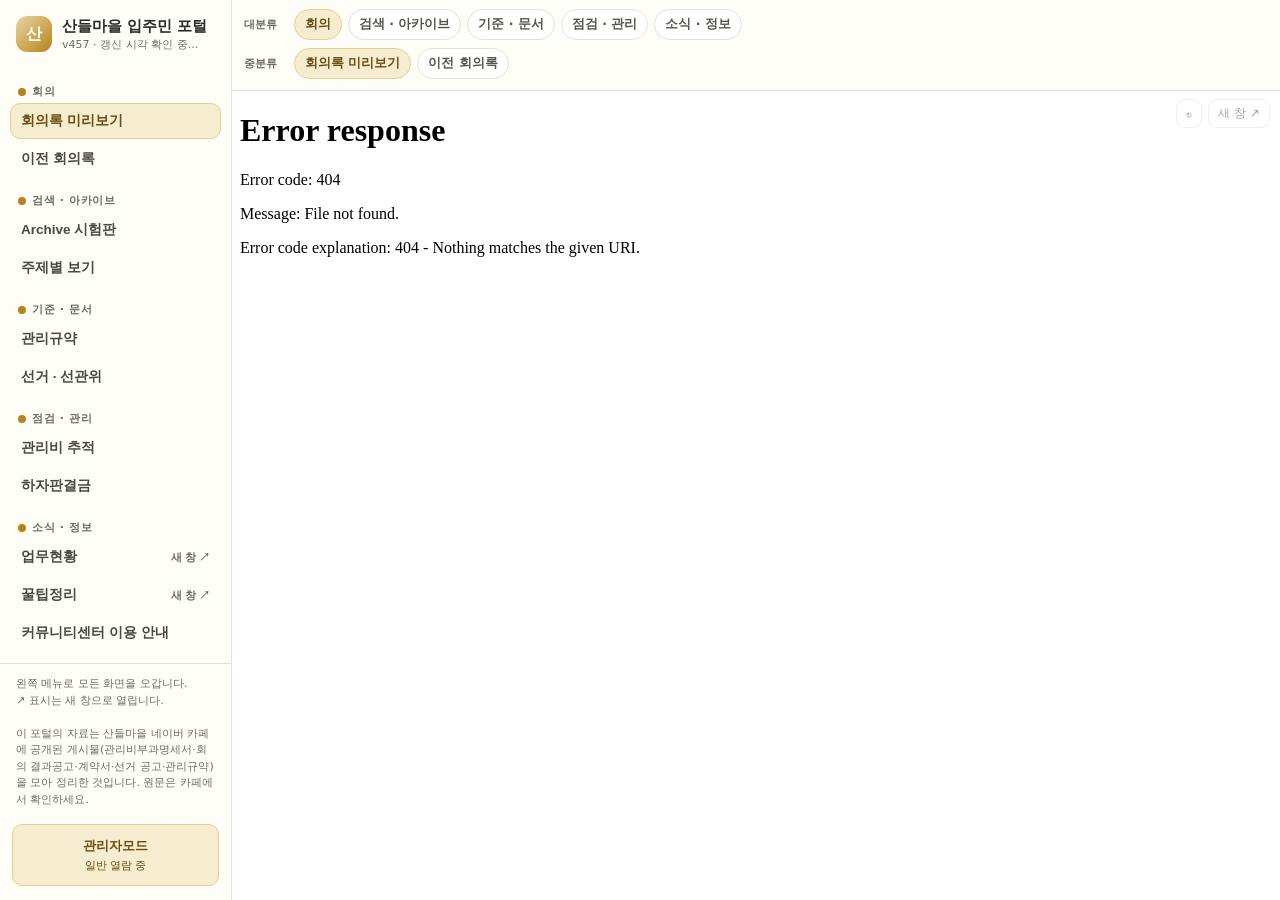
==== index.html @ fbc5168e "portal: refresh regular meeting label" ====
<!doctype html>
<html lang="ko">
<head>
<meta charset="utf-8">
<meta name="viewport" content="width=device-width, initial-scale=1">
<title>산들마을 입주민 포털</title>
<meta name="description" content="산들마을 아파트 입주민 포털 — 회의록·하자판결금·관리비·업무현황·꿀팁정리·커뮤니티센터를 왼쪽 메뉴 하나로">
<script>
// GA4 — 회의록 앱과 같은 속성(G-MH479X0GSE)이라 포털·회의록 이용을 한 화면에서 본다.
// 메뉴를 오갈 때마다 show() 가 화면별 page_view 를 보내므로 자동 전송은 끈다.
window.GA_MEASUREMENT_ID = "G-MH479X0GSE";
(function () {
  var id = window.GA_MEASUREMENT_ID; if (!id) return;
  var s = document.createElement("script"); s.async = true; s.src = "https://www.googletagmanager.com/gtag/js?id=" + encodeURIComponent(id);
  document.head.appendChild(s);
  window.dataLayer = window.dataLayer || [];
  window.gtag = function () { dataLayer.push(arguments); };
  gtag("js", new Date());
  var admin = false; try { admin = !!localStorage.getItem("sandle_admin_key"); } catch (e) {}
  gtag("set", "user_properties", { app_role: admin ? "admin" : "viewer" }); // 관리자 기기 조회는 분리해 볼 수 있게
  gtag("config", id, { send_page_view: false });
})();
</script>
<style>
:root{--ink:#2b2a26;--muted:#6f6b62;--line:#e6e1d6;--bg:#f4f1ea;--paper:#fffdf8;--gold:#b5841a;--gold-ink:#6a4d0f;--gold-soft:#f6eccf;--gold-line:#e7cf8e;--rail:232px;--top:52px;--bottom:56px}
*{box-sizing:border-box}
html,body{height:100%;margin:0}
body{font-family:"Pretendard","Apple SD Gothic Neo","Malgun Gothic",system-ui,sans-serif;background:var(--bg);color:var(--ink);display:flex;overflow:hidden}

/* ── 왼쪽 메뉴(레일) ── */
aside.rail{width:var(--rail);flex:0 0 auto;height:100%;background:var(--paper);border-right:1px solid var(--line);display:flex;flex-direction:column;overflow-y:auto;scrollbar-width:thin}
.brand{display:flex;align-items:center;gap:10px;padding:16px 16px 12px}
.logo{width:36px;height:36px;border-radius:11px;background:linear-gradient(135deg,#e8d6a2,#b5841a);display:grid;place-items:center;color:#fff;font-weight:900;font-size:16px;flex:0 0 auto}
.brand b{font-size:15px;font-weight:900;line-height:1.2;display:block}
.brand small{display:block;color:var(--muted);font-size:11px;margin-top:2px}
nav.menu{padding:4px 10px 12px;flex:1 1 auto}
.grp{margin-top:10px}
.grp-title{font-size:11px;font-weight:800;color:var(--muted);letter-spacing:.06em;padding:6px 8px 4px;display:flex;align-items:center;gap:6px}
.grp-title .dot{width:8px;height:8px;border-radius:50%;background:var(--gold)}
.grp-title.toggle{width:100%;background:none;border:0;cursor:pointer;font:inherit;font-size:11px;font-weight:800;color:var(--muted);letter-spacing:.06em;text-align:left;border-radius:8px}
.grp-title.toggle:hover{background:#f2eee5}
.grp-title .arrow{margin-left:auto;transition:transform .15s}
.grp.open .grp-title .arrow{transform:rotate(90deg)}
.grp .items{display:grid;gap:2px}
.grp.collapsible .items{display:none}
.grp.collapsible.open .items{display:grid}
.item{display:flex;align-items:center;gap:8px;width:100%;border:1px solid transparent;background:transparent;border-radius:10px;padding:8px 10px;font-size:13.5px;font-weight:600;color:#4a4841;cursor:pointer;text-align:left;text-decoration:none;white-space:nowrap}
.item:hover{background:#f2eee5}
.item.active{background:var(--gold-soft);color:var(--gold-ink);border-color:var(--gold-line);font-weight:800}
.item .ext{margin-left:auto;font-size:11px;color:var(--muted);font-weight:600}
.item .num{font-weight:800;opacity:.85}
.items-divider{border-top:1px dashed var(--line);margin:5px 8px 3px}
.nav-subtitle{padding:7px 10px 2px;font-size:12px;font-weight:800;color:var(--muted)}
.item.child{padding-left:18px}
.item.child::before{content:"›";color:var(--muted);font-weight:900}
.item.locked{color:#8b867a;font-size:12.5px}
.item.locked .num{font-size:11px}
.item.placeholder{color:#9a968d;cursor:default;font-size:12.5px}
.item.placeholder:hover{background:transparent}
.rail-foot{padding:12px 16px 16px;font-size:11px;color:var(--muted);border-top:1px solid var(--line);line-height:1.5}
.rail-foot a{color:var(--muted)}

/* ── 본문 ── */
.stage{flex:1 1 auto;min-width:0;height:100%;display:flex;flex-direction:column}
.topbar{height:var(--top);display:none;align-items:center;gap:8px;padding:0 10px;background:var(--paper);border-bottom:1px solid var(--line);flex:0 0 auto}
.topbar .title{font-weight:900;font-size:15px;flex:1 1 auto;min-width:0;overflow:hidden;text-overflow:ellipsis;white-space:nowrap}
.context-nav{flex:0 0 auto;background:var(--paper);border-bottom:1px solid var(--line);padding:9px 12px 10px;display:grid;gap:7px}
.context-row{display:flex;align-items:center;gap:6px;overflow-x:auto;scrollbar-width:thin;padding-bottom:1px}
.context-row[hidden]{display:none}
.context-label{flex:0 0 auto;width:44px;font-size:11px;font-weight:800;color:var(--muted)}
.context-options{display:flex;gap:6px;min-width:max-content}
.context-btn{border:1px solid var(--line);background:#fff;border-radius:999px;padding:6px 10px;font:inherit;font-size:12.5px;font-weight:700;color:#57544d;white-space:nowrap;cursor:pointer}
.context-btn:hover{background:#f7f4ec}
.context-btn.active{background:var(--gold-soft);border-color:var(--gold-line);color:var(--gold-ink);font-weight:900}
.context-btn:disabled{color:#9a968d;background:#f7f6f2;cursor:default}
.icon-btn{border:1px solid var(--line);background:#fff;border-radius:9px;width:34px;height:34px;display:grid;place-items:center;font-size:15px;color:#5c5b56;cursor:pointer;text-decoration:none;flex:0 0 auto}
.icon-btn:hover{background:#f7f4ec}
.tools{position:absolute;right:10px;top:8px;display:flex;gap:6px;z-index:3;opacity:.55;transition:opacity .15s}
.tools:hover{opacity:1}
.tools a,.tools button{border:1px solid var(--line);background:#fff;border-radius:9px;padding:5px 9px;font-size:12px;color:#5c5b56;text-decoration:none;cursor:pointer;white-space:nowrap}
.tools a:hover,.tools button:hover{background:#f7f4ec}
main{flex:1 1 auto;position:relative;min-height:0}
.pane{position:absolute;inset:0;display:none;background:#fff}
.pane.active{display:block}
.pane iframe{width:100%;height:100%;border:0;display:block;background:#fff}
.loading{position:absolute;top:0;left:0;right:0;height:3px;background:linear-gradient(90deg,transparent,var(--gold),transparent);background-size:200px 100%;animation:bar 1.1s linear infinite;display:none}
.pane.loading-on .loading{display:block}
@keyframes bar{from{background-position:-200px 0}to{background-position:400px 0}}
/* 새 창으로 여는 서비스(노션) 안내 */
.ext-pane{position:absolute;inset:0;display:grid;place-items:center;padding:24px;background:var(--bg)}
.ext-card{max-width:420px;background:var(--paper);border:1px solid var(--line);border-radius:18px;padding:26px 28px;text-align:center}
.ext-card h2{margin:0 0 6px;font-size:18px}
.ext-card p{margin:0 0 14px;color:var(--muted);font-size:13.5px;line-height:1.6}
.ext-card a.go{display:inline-block;padding:10px 18px;border-radius:12px;background:var(--gold);color:#fff;text-decoration:none;font-weight:800}
.ext-card small{display:block;margin-top:12px;color:var(--muted);font-size:12px}

/* ── 모바일: 위 ≡ 서랍 + 아래 바로가기 바 ── */
.scrim{position:fixed;inset:0;background:rgba(0,0,0,.35);display:none;z-index:20}
.bottom{display:none;height:var(--bottom);background:var(--paper);border-top:1px solid var(--line);flex:0 0 auto}
.bottom button{flex:1;border:0;background:none;font:inherit;font-size:11px;font-weight:700;color:var(--muted);display:flex;flex-direction:column;align-items:center;justify-content:center;gap:2px;cursor:pointer}
.bottom button .ic{font-size:17px;line-height:1}
.bottom button.active{color:var(--gold-ink)}
@media (max-width:860px){
  aside.rail{position:fixed;left:0;top:0;bottom:0;z-index:21;transform:translateX(-100%);transition:transform .18s;box-shadow:0 0 0 rgba(0,0,0,0)}
  body.drawer aside.rail{transform:none;box-shadow:8px 0 30px rgba(0,0,0,.15)}
  body.drawer .scrim{display:block}
  .topbar{display:flex}
  .tools{display:none}
  .bottom{display:flex}
  .context-nav{padding:7px 8px 8px;gap:5px}
  .context-label{width:38px;font-size:10.5px}
  .context-btn{padding:6px 9px;font-size:12px}
}
@media (prefers-reduced-motion:reduce){aside.rail,.grp-title .arrow{transition:none}.loading{animation:none}}
.permission-badge{font-size:.85em;white-space:nowrap;margin-left:4px}
.access-legend{padding:4px 14px 10px;font-size:11px;color:var(--muted);line-height:1.6}
.access-legend[hidden]{display:none}
</style>
<link rel="stylesheet" href="./portal/access.css?v=1">
</head>
<body>
<aside class="rail" id="rail">
  <!-- 갱신 시각은 **손으로 적지 않는다** (2026-09-02 사용자 지적).
       내가 시각을 지어내 적는 바람에 15:40인데 16:44로 미래 시각이 적혀 있었다.
       이제 이 페이지가 배포된 파일의 Last-Modified 를 읽어 채운다 — 지어낼 수가 없다.
       v 번호만 손으로 올린다(커밋 순번이라 시각과 무관). -->
  <div class="brand"><div class="logo">산</div><div><b>산들마을 입주민 포털</b><small><span id="verNo">v457</span> · <span id="verTime">갱신 시각 확인 중…</span></small></div></div>
  <nav class="menu" id="menu"></nav>
  <div class="rail-foot">왼쪽 메뉴로 모든 화면을 오갑니다.<br>↗ 표시는 새 창으로 열립니다.<br><br>이 포털의 자료는 산들마을 네이버 카페에 공개된 게시물(관리비부과명세서·회의 결과공고·계약서·선거 공고·관리규약)을 모아 정리한 것입니다. 원문은 카페에서 확인하세요.</div>
  <button type="button" class="admin-entry" id="adminModeBtn">관리자모드<small id="accessRole">일반 열람 중</small></button>
  <div class="access-legend" id="accessLegend" hidden></div>
</aside>
<div class="scrim" id="scrim"></div>
<div class="stage">
  <div class="topbar">
    <button class="icon-btn" id="menuBtn" title="메뉴">☰</button>
    <div class="title" id="topTitle">산들마을 입주민 포털</div>
    <a class="icon-btn" id="openBtnM" href="#" target="_blank" rel="noopener" title="새 창으로">↗</a>
  </div>
  <nav class="context-nav" id="contextNav" aria-label="현재 위치와 빠른 이동">
    <div class="context-row"><span class="context-label">대분류</span><div class="context-options" id="contextGroups"></div></div>
    <div class="context-row"><span class="context-label">중분류</span><div class="context-options" id="contextMids"></div></div>
    <div class="context-row" id="contextSubRow" hidden><span class="context-label">소분류</span><div class="context-options" id="contextSubs"></div></div>
  </nav>
  <main id="main">
    <div class="tools">
      <button id="reloadBtn" title="현재 화면 새로고침">↻</button>
      <a id="openBtn" href="#" target="_blank" rel="noopener" title="현재 화면을 새 창으로">새 창 ↗</a>
    </div>
  </main>
  <div class="bottom" id="bottom"></div>
</div>
<dialog class="access-dialog" id="accessDialog" aria-labelledby="accessTitle">
  <form id="accessForm">
    <h2 id="accessTitle">관리자모드</h2>
    <p>비밀번호에 따라 열람 또는 수정 권한이 적용됩니다. 권한을 바꾸면 열려 있던 화면이 다시 열리므로 작성 중인 내용은 먼저 저장해 주세요.</p>
    <label>비밀번호<input id="accessPassword" type="password" autocomplete="current-password" required></label>
    <label><input id="accessTrust" type="checkbox"> 이 기기에서 30일간 기억하기</label>
    <p id="accessMessage" role="status" aria-live="polite"></p>
    <div class="access-actions"><button type="button" id="accessLogout" hidden>권한 종료</button><button type="button" id="accessCancel">닫기</button><button type="submit" id="accessSubmit">확인</button></div>
  </form>
</dialog>
<script src="./portal/access.js?v=3"></script>
<script>
// ── 버전 표기 규칙 (사용자 지시) ──────────────────────────────────────
// 고칠 때마다 **v를 1 올리고, 옆의 시각을 `YYYY.MM.DD HH:MM:SS`로 함께 갱신한다.**
// 날짜만 적으면 하루에 여러 번 고쳤을 때 **지금 보고 있는 것이 방금 고친 것인지 알 수 없다.**
// 사용자가 두 번 요청했다(2026-09-02: "수정하면 버전 올리는 것뿐 아니라 연월일 시분초 표기해달라니까").
// 시각은 짐작하지 말고 실제로 확인해서 적을 것.
//
// 회의록(minutes)·관리비(fees) 등 하위 앱을 배포할 때도 여기 버전·시각과 아래 iframe 캐시 키(&v=)를
// 함께 올린다 — 방문자에게 보이는 버전은 이 포털 것 하나다.
// ── 산들마을 입주민 포털 — 왼쪽 메뉴 하나로 하위 서비스를 오가는 껍데기 ──
// 같은 호스트(sandleapt.github.io)의 앱은 iframe 한 벌로 띄우고, 회의록 앱은 끼움 모드(?embed=1)로 띄워
// 화면 전환을 postMessage 로 주고받는다(앱 한 벌만 떠서 빠르고, 관리자 키·입력 상태도 하나).
// 노션처럼 끼워 넣기를 막는 사이트는 새 창으로 열고, 포털 안에는 안내 카드만 보여 준다.
// 메뉴를 더하려면 GROUPS 에 한 줄 추가. 주소 #항목id 로 기억·공유.
// 같은 호스트 기준 주소(배포: https://sandleapt.github.io, 로컬 점검: http://localhost:…)
var BASE = (location.protocol === "http:" || location.protocol === "https:") ? location.origin : "https://sandleapt.github.io";
var MIN = BASE + "/minutes/";
var MINQ = "?embed=1&v=457"; // 회의록 iframe 캐시 키 — 포털 버전과 함께 갱신
var FEES = BASE + "/fees/?v=106";
// 2026-09-03 재편(v341): 기존 화면·해시는 그대로 두고 탐색 목적에 따라 왼쪽 메뉴만 다시 묶는다.
var GROUPS = [
  { id: "minutes", title: "회의", cls: "", service: "minutes", items: [
    { id: "previewView", label: "회의록 미리보기", view: "previewView" },
    { id: "archiveView", label: "이전 회의록",     view: "archiveView" },
    { id: "agendaView", label: "안건 · 발언", view: "agendaView", adminOnly: true, subgroup: "회의 관리", child: true },
    { id: "proposalView", label: "회의자료 작성", service: "proposal", url: BASE + "/agenda-proposal/?v=22", adminOnly: true, child: true },
    { id: "setupView",  label: "회의 설정",   view: "setupView",  adminOnly: true, child: true },
    { id: "repsView",   label: "동대표 명단", view: "repsView",   adminOnly: true, child: true }
  ]},
  { id: "archive", title: "검색 · 아카이브", cls: "", items: [
    // Archive 시험판(2026-09-02, 사용자 요청 "왔다갔다 하게"). 같은 호스트라 iframe으로 띄운다.
    // 회의록과는 **다른 앱**이므로 service를 따로 준다 — minutes로 두면 postMessage로 화면 전환을
    // 시도해 엉뚱한 곳을 건드린다. 아직 시험판이라 이름에 그대로 적는다.
    { id: "archiveV1", label: "Archive 시험판", service: "archive", url: BASE + "/archive-v1/?v=412" },
    { id: "topicView", label: "주제별 보기", service: "minutes", view: "topicView" },
    /* 「통합검색 (준비 중)」 자리표시 항목은 뺐다 (2026-09-04). 2026-09-03에 실제로 만들어져
       바로 위 Archive 안에서 돌고 있는데, 메뉴만 준비 중이라고 해서 없는 기능처럼 읽혔다.
       따로 항목을 두지 않는 이유: 눌렀을 때 갈 곳이 Archive로 같아 메뉴에 같은 목적지가
       둘 생긴다. 검색은 Archive를 열면 맨 위에 있다. */
  ]},
  { id: "rules", title: "기준 · 문서", cls: "", service: "minutes", items: [
    // noticeView 본문과 그 안의 기존 탭은 재사용한다. #noticeView는 예전 링크 호환을 위해 관리규약에 남긴다.
    { id: "noticeView",          label: "관리규약",       view: "noticeView", noticeSub: "rules" },
    { id: "noticeContracts",     label: "계약 · 기준문서", view: "noticeView", noticeSub: "contracts", memberOnly: true },
    { id: "noticeElections",     label: "선거 · 선관위",   view: "noticeView", noticeSub: "elections" },
    { id: "noticeAnnouncements", label: "공고 · 안내",     view: "noticeView", noticeSub: "notices", adminOnly: true },
    { id: "noticeChecks", label: "절차 점검", view: "noticeView", noticeSub: "checks", adminOnly: true },
    { id: "privateView", label: "비공개 자료", view: "privateView", adminOnly: true }
  ]},
  { id: "management", title: "점검 · 관리", cls: "", items: [
    { id: "fees",     label: "관리비 추적", service: "fees", url: FEES },
    { id: "hajaView", label: "하자판결금",  service: "minutes", view: "hajaView" }
  ]},
  { id: "info", title: "소식 · 정보", cls: "", items: [
    { id: "work", label: "업무현황", external: true, url: "https://valuable-silicon-f1f.notion.site/3b15f4b3bcdd81f9a550e8d3cf46e48d", note: "진행 중인 일반업무·커뮤니티센터 업무를 카드로 정리한 노션 페이지입니다." },
    { id: "docs", label: "꿀팁정리", external: true, url: "https://valuable-silicon-f1f.notion.site/3b25f4b3bcdd811c8b36d98110d9ef79", note: "산들마을 생활에 도움이 되는 꿀팁을 모아 둔 노션 페이지입니다." },
    { id: "community", label: "커뮤니티센터 이용 안내", service: "community", url: BASE + "/CommunityNotice/" }
  ]}
];
/*
 * 새 버전이 나왔는지 스스로 확인한다 (2026-09-02).
 *
 * 왜: GitHub Pages가 이 페이지를 `Cache-Control: max-age=600`으로 내려준다. 그래서 배포한 뒤에도
 * 방문자는 한동안 **옛 페이지를 계속 본다.** 실제로 사용자가 "시분초 적어달라니까!"라고 했는데
 * 이미 배포돼 있었고 브라우저가 옛 것을 들고 있던 것이었다(2026-09-02). 고쳤는데 안 고쳐진 것처럼 보인다.
 *
 * 헤더는 우리가 못 바꾸므로, 페이지가 **자기 주소를 캐시 무시로 한 번 더 읽어** 버전 글자를 비교한다.
 * 다르면 조용히 띠를 띄운다 — 자동으로 새로고침하지 않는다. 보던 화면이 갑자기 날아가면 더 나쁘다.
 */
(function () {
  var 번호칸 = document.getElementById("verNo"), 시각칸 = document.getElementById("verTime");
  var 지금번호 = 번호칸 ? 번호칸.textContent.trim() : "";
  if (!지금번호) return;
  setTimeout(function () {
    fetch(location.pathname + "?_=" + Date.now(), { cache: "no-store" })
      .then(function (r) {
        /* 갱신 시각은 **파일이 실제로 배포된 시각**(Last-Modified)에서 가져온다.
           사람이 적으면 틀린다 — 실제로 미래 시각이 적힌 적이 있다(2026-09-02). */
        var lm = r.headers.get("Last-Modified");
        if (lm && 시각칸) {
          var d = new Date(lm);
          if (!isNaN(d)) {
            /* sv-SE 로케일은 "2026-09-02 15:42:48" 꼴로 준다. 한국어 로케일은
               "2026. 9. 2. 15시 42분"처럼 나와 손질하다 보면 날짜와 시간이 붙어버린다. */
            시각칸.textContent = d.toLocaleString("sv-SE", { timeZone: "Asia/Seoul" })
              .replace(/-/g, ".") + " 갱신";
          }
        }
        return r.ok ? r.text() : "";
      })
      .then(function (html) {
        // 새 판이 나왔는지는 **번호**로 본다(시각은 캐시 상태에 따라 달라질 수 있다).
        var m = html.match(/id="verNo">\s*(v\d+)\s*</);
        if (!m || m[1] === 지금번호) return;
        var bar = document.createElement("div");
        bar.style.cssText = "position:fixed;left:0;right:0;bottom:0;z-index:60;background:#b5841a;color:#fff;padding:9px 14px;font-size:13px;display:flex;gap:10px;align-items:center;justify-content:center";
        bar.innerHTML = '새로 고친 판이 있어요 <b style="font-weight:800">' + m[1].replace(/</g, "&lt;") + '</b>' +
          '<button style="border:0;border-radius:8px;padding:5px 12px;font:inherit;font-weight:800;cursor:pointer">새로고침</button>';
        bar.querySelector("button").onclick = function () { location.reload(true); };
        document.body.appendChild(bar);
      })
      .catch(function () {});
  }, 3000);   // 첫 화면이 뜨고 난 뒤에 확인한다
})();

var portalRole="";
function canSeeItem(it) { return PortalAccess.allowed(it,portalRole); }
function setPortalRole(role) {
  portalRole=role;
  document.getElementById("accessRole").textContent=role==="edit"?"수정 권한 사용 중":role==="view"?"열람 권한 사용 중":"일반 열람 중";
  document.getElementById("accessLogout").hidden=!role;
  var legend=document.getElementById("accessLegend");legend.hidden=!role;
  legend.textContent=role==="edit"?"🔒 열람·수정 권한 전용 · 🔑 수정 권한 전용":"🔒 열람 권한이 있는 분께만 보이는 메뉴";
  // 권한이 바뀌면 이전 권한으로 열린 iframe도 폐기한다.
  Object.keys(frames).forEach(function(key){var pane=document.getElementById("pane-svc-"+key);if(pane)pane.remove();});
  frames={};ready={};pendingView=null;
  renderMenu();renderBottom();
  if(current)show(canSeeItem(current)?current.id:"previewView",true);
}
var portalAccess=PortalAccess.create({storage:localStorage,fetch:window.fetch.bind(window),
  url:"https://script.google.com/macros/s/AKfycbyhpE-DB5WAAEx7uqTCPwU-e0sPKuupkYN3YoQWALiFWe0IHFNh1y91e1VNtDmMxxoxLA/exec",
  token:"ITDXaUBDTmrz6DbQ3tv9R",change:setPortalRole});
var accessBusy=false;
function verifyPortalEditAccess(){if(!accessBusy)return portalAccess.restore(false);}
function svcOf(it) { return it.service || it.group.service || it.id; }
// 같은 호스트 서비스(iframe 한 벌씩). minutes 는 끼움 모드.
var SERVICES = {
  minutes:   { url: MIN + MINQ, embed: true },
  fees:      { url: FEES },
  community: { url: BASE + "/CommunityNotice/" },
  proposal:  { url: BASE + "/agenda-proposal/?v=22" },
  // iframe src 는 **이곳**에서 읽는다(항목의 url 은 '새 창으로 열기' 단추용).
  // 여기 등록을 빠뜨리면 메뉴를 눌러도 아무 일이 일어나지 않는다 — 2026-09-02에 실제로 그랬다.
  archive:   { url: BASE + "/archive-v1/?v=412" }
};
// 모바일 하단 바(v343): PC·상단과 같은 5개 대분류. 누르면 해당 분류의 첫 화면으로 바로 간다.
var BOTTOM = [
  { group: "minutes",    label: "회의",          ic: "◆", cls: "" },
  { group: "archive",    label: "검색·아카이브", ic: "⌕", cls: "" },
  { group: "rules",      label: "기준·문서",     ic: "▤", cls: "" },
  { group: "management", label: "점검·관리",     ic: "✓", cls: "" },
  { group: "info",       label: "소식·정보",     ic: "◇", cls: "" }
];

var ITEMS = {}; GROUPS.forEach(function (g) { g.items.forEach(function (it) { if (!it.placeholder) { it.group = g; ITEMS[it.id] = it; } }); });
var menu = document.getElementById("menu"), main = document.getElementById("main"), bottom = document.getElementById("bottom");
var openBtn = document.getElementById("openBtn"), openBtnM = document.getElementById("openBtnM"), topTitle = document.getElementById("topTitle");
var contextGroups = document.getElementById("contextGroups"), contextMids = document.getElementById("contextMids");
var contextSubRow = document.getElementById("contextSubRow"), contextSubs = document.getElementById("contextSubs");
var current = null, frames = {}, ready = {};

function firstItem(g) { return g.items.find(function (it) { return !it.placeholder && canSeeItem(it); }); }
function goItem(it) {
  if (!it || it.placeholder) return;
  show(it.id, true);
  closeDrawer();
}
function midEntries(g) {
  var out = [], seenSubgroups = {};
  g.items.forEach(function (it) {
    if (!canSeeItem(it)) return;
    if (it.child) {
      var subgroup = it.subgroup || "회의 관리";
      if (!seenSubgroups[subgroup]) {
        seenSubgroups[subgroup] = true;
        out.push({ label: subgroup, subgroup: subgroup, target: it });
      }
    } else out.push({ label: it.label, target: it });
  });
  return out;
}
function permissionBadge(it) {
  if(!it || (!it.adminOnly && !it.memberOnly))return "";
  var label=it.adminOnly?"수정 권한 전용 메뉴":"열람·수정 권한이 있는 분께만 보이는 메뉴";
  return '<span class="permission-badge" role="img" aria-label="'+label+'" title="'+label+'">'+(it.adminOnly?'🔑':'🔒')+'</span>';
}
function buttonFor(label, active, cls, onclick, disabled, item) {
  var b = document.createElement("button");
  b.type = "button"; b.className = "context-btn " + (cls || "") + (active ? " active" : "");
  b.textContent = label; if(item)b.insertAdjacentHTML("beforeend",permissionBadge(item)); b.disabled = !!disabled;
  if (active) b.setAttribute("aria-current", "page");
  if (!disabled) b.onclick = onclick;
  return b;
}
function renderContext(it) {
  contextGroups.innerHTML = "";
  GROUPS.forEach(function (g) {
    if(!firstItem(g))return;
    contextGroups.appendChild(buttonFor(g.title, g.id === it.group.id, "", function () { goItem(firstItem(g)); }));
  });

  contextMids.innerHTML = "";
  var activeSubgroup = it.child ? (it.subgroup || "회의 관리") : "";
  midEntries(it.group).forEach(function (entry) {
    var active = entry.subgroup ? entry.subgroup === activeSubgroup : entry.target.id === it.id;
    contextMids.appendChild(buttonFor(entry.label, active, "", function () { goItem(entry.target); }, entry.target.placeholder, entry.target));
  });

  contextSubs.innerHTML = "";
  var subItems = activeSubgroup ? it.group.items.filter(function (candidate) { return candidate.child && canSeeItem(candidate); }) : [];
  contextSubRow.hidden = !subItems.length;
  subItems.forEach(function (sub) {
    contextSubs.appendChild(buttonFor(sub.label, sub.id === it.id, "", function () { goItem(sub); }, false, sub));
  });
}

// 메뉴 그리기 — 수정용 권한 전에는 adminOnly 항목 자체를 만들지 않는다.
function renderMenu() {
  menu.innerHTML = "";
  GROUPS.forEach(function (g) {
    if(!firstItem(g))return;
    var box = document.createElement("div"); box.className = "grp " + g.cls + (g.collapsible ? " collapsible" : ""); box.id = "grp-" + g.id;
    if (g.collapsible) {
      var tb = document.createElement("button"); tb.type = "button"; tb.className = "grp-title toggle";
      tb.innerHTML = '<span class="dot"></span>' + g.title + '<span class="arrow">▸</span>';
      tb.onclick = function () { box.classList.toggle("open"); try { localStorage.setItem("sandle_portal_admin_open", box.classList.contains("open") ? "1" : "0"); } catch (e) {} };
      box.appendChild(tb);
      try { var v = localStorage.getItem("sandle_portal_admin_open"); if (v === "1") box.classList.add("open"); } catch (e) {}
    } else {
      var t = document.createElement("div"); t.className = "grp-title"; t.innerHTML = '<span class="dot"></span>' + g.title; box.appendChild(t);
    }
    var items = document.createElement("div"); items.className = "items";
    var dividerAdded = false;
    g.items.forEach(function (it) {
      if (!canSeeItem(it)) return;
      if (it.adminOnly && !dividerAdded) { var d = document.createElement("div"); d.className = "items-divider"; items.appendChild(d); dividerAdded = true; }
      if (it.subgroup) { var st = document.createElement("div"); st.className = "nav-subtitle"; st.textContent = it.subgroup; items.appendChild(st); }
      var b = document.createElement("button"); b.type = "button"; b.className = "item" + (it.child ? " child" : "") + (it.placeholder ? " placeholder" : ""); b.dataset.id = it.id;
      b.innerHTML = '<span>' + it.label + permissionBadge(it) + '</span>' + (it.external ? '<span class="ext">새 창 ↗</span>' : "");
      if (it.placeholder) { b.disabled = true; b.setAttribute("aria-disabled", "true"); }
      else b.onclick = function () { show(it.id, true); if (it.external) window.open(it.url, "_blank", "noopener"); closeDrawer(); };
      items.appendChild(b);
    });
    box.appendChild(items); menu.appendChild(box);
  });
}
renderMenu();
function renderBottom(){
bottom.innerHTML="";
BOTTOM.forEach(function (bt) {
  if(!firstItem(GROUPS.find(function(g){return g.id===bt.group;})))return;
  var b = document.createElement("button"); b.className = bt.cls; b.dataset.group = bt.group; b.innerHTML = '<span class="ic">' + bt.ic + '</span>' + bt.label;
  b.onclick = function () {
    var group = GROUPS.find(function (g) { return g.id === bt.group; });
    goItem(firstItem(group));
  };
  bottom.appendChild(b);
});
}
renderBottom();

// 화면(pane) 준비
function paneFor(key) {
  var p = document.getElementById("pane-" + key);
  if (p) return p;
  p = document.createElement("div"); p.className = "pane"; p.id = "pane-" + key;
  p.innerHTML = '<div class="loading"></div>';
  main.appendChild(p);
  return p;
}
function ensureService(key) {
  var s = SERVICES[key], p = paneFor("svc-" + key);
  if (!frames[key]) {
    var f = document.createElement("iframe"); f.src = s.url; f.title = key; f.setAttribute("allow", "clipboard-write; fullscreen");
    p.classList.add("loading-on");
    f.addEventListener("load", function () { p.classList.remove("loading-on"); });
    p.insertBefore(f, p.firstChild); frames[key] = f;
  }
  return p;
}
function ensureExternal(it) {
  var p = paneFor("ext-" + it.id);
  if (!p.querySelector(".ext-pane")) {
    p.innerHTML = '<div class="ext-pane"><div class="ext-card"><h2>' + it.label + ' <span style="color:var(--muted);font-weight:600;font-size:13px">새 창</span></h2>' +
      '<p>' + (it.note || "") + '<br>이 페이지는 노션에 있어 포털 안에 끼워 넣을 수 없어, 새 창으로 열립니다. 포털은 이 창에 그대로 남아 있어요.</p>' +
      '<a class="go" href="' + it.url + '" target="_blank" rel="noopener">' + it.label + ' 열기 ↗</a>' +
      '<small>창이 안 열렸으면 위 단추를 눌러 주세요(팝업 차단).</small></div></div>';
  }
  return p;
}

// 회의록 앱에 화면 전환 요청 — 앱이 준비(ready)되기 전이면 준비된 뒤 보낸다
var pendingView = null;
function selectNoticeSub(frame, sub) {
  if (!sub) return;
  var tries = 0;
  (function apply() {
    tries++;
    try {
      if (frame.contentWindow.Notices && typeof frame.contentWindow.Notices.sub === "function") {
        frame.contentWindow.Notices.sub(sub);
        return;
      }
    } catch (e) {}
    // ready 신호 직후 하위 스크립트가 아직 실행 중인 경우에만 잠깐 다시 시도한다.
    if (tries < 20) setTimeout(apply, 50);
  })();
}
function tellMinutes(view, noticeSub) {
  var f = frames.minutes; if (!f) return;
  if (!ready.minutes) { pendingView = { view: view, noticeSub: noticeSub }; return; }
  try { f.contentWindow.postMessage({ source: "sandle-portal", type: "show", view: view }, location.origin); } catch (e) {}
  if (view === "noticeView") selectNoticeSub(f, noticeSub);
}
window.addEventListener("message", function (e) {
  if (e.origin !== location.origin || !e.data || e.data.source !== "sandle-minutes") return;
  if (e.data.type === "notice-sub") {
    var target=Object.keys(ITEMS).map(function(k){return ITEMS[k];}).find(function(it){return it.noticeSub===e.data.sub;});
    if(target&&canSeeItem(target))show(target.id,true,true);
    return;
  }
  if (e.data.type === "ready") {
    ready.minutes = true;
    if (pendingView) { var v = pendingView; pendingView = null; tellMinutes(v.view, v.noticeSub); }
  } else if (e.data.type === "view" && e.data.view) {
    // 앱 안에서 화면이 바뀌면(예: 시작 시 자동 열기) 메뉴 표시를 맞춘다
    // 같은 noticeView 안의 하위 탭을 왼쪽 메뉴로 연 경우에는 구체적인 메뉴 선택을 유지한다.
    if (current && current.view === e.data.view) return;
    if (ITEMS[e.data.view] && (!current || current.id !== e.data.view)) show(e.data.view, false, true);
  }
});

// 메뉴(세부 화면)마다 화면별 page_view — GA '페이지 및 화면' 보고서에 제목별 행으로 잡힌다
var lastTracked = null;
function trackView(it) {
  if (!window.gtag || lastTracked === it.id) return;
  lastTracked = it.id;
  gtag("event", "page_view", { page_title: document.title, page_location: location.origin + "/#" + it.id });
}
function directUrl(it) {
  if (it.external || it.url) return it.url;
  // 하위 탭은 포털 해시를 거쳐야 새 창에서도 같은 탭이 정확히 선택된다.
  if (it.noticeSub) return BASE + "/#" + it.id;
  return MIN + (it.view && it.view !== "previewView" ? "?tab=" + it.view : "");
}
function show(id, push, fromApp) {
  var it = ITEMS[id] || ITEMS.previewView;
  if (!canSeeItem(it)) {
    it = ITEMS.previewView;
    try { history.replaceState(null, "", "#previewView"); } catch (e) {}
  }
  current = it;
  document.querySelectorAll(".item").forEach(function (b) { b.classList.toggle("active", b.dataset.id === it.id); });
  // 모바일 하단은 현재 화면이 속한 대분류를 표시한다(PC 왼쪽 메뉴와 같은 정보구조).
  document.querySelectorAll(".bottom button").forEach(function (b) { b.classList.toggle("active", b.dataset.group === it.group.id); });
  if (it.group.collapsible) document.getElementById("grp-" + it.group.id).classList.add("open");
  document.querySelectorAll(".pane").forEach(function (p) { p.classList.remove("active"); });
  if (it.external) ensureExternal(it).classList.add("active");
  else {
    var svc = svcOf(it);
    ensureService(svc).classList.add("active");
    if (svc === "minutes" && it.view && !fromApp) tellMinutes(it.view, it.noticeSub);
  }
  var u = directUrl(it); openBtn.href = u; openBtnM.href = u;
  topTitle.textContent = it.group.title + " › " + it.label;
  renderContext(it);
  document.title = "산들마을 입주민 포털 — " + it.label;
  trackView(it);
  if (push) { try { history.replaceState(null, "", "#" + it.id); } catch (e) {} }
}
document.getElementById("reloadBtn").onclick = function () {
  if (!current || current.external) return;
  var svc = svcOf(current), f = frames[svc]; if (!f) return;
  paneFor("svc-" + svc).classList.add("loading-on");
  if (svc === "minutes") { ready.minutes = false; pendingView = { view: current.view, noticeSub: current.noticeSub }; f.src = MIN + MINQ + (current.view && current.view !== "previewView" ? "&tab=" + current.view : ""); }
  else f.src = f.src;
};
// 모바일 서랍
function closeDrawer() { document.body.classList.remove("drawer"); }
document.getElementById("menuBtn").onclick = function () { document.body.classList.toggle("drawer"); };
document.getElementById("scrim").onclick = closeDrawer;
window.addEventListener("keydown", function (e) { if (e.key === "Escape") closeDrawer(); });

window.addEventListener("hashchange", function () { show((location.hash || "").replace(/^#/, ""), false); });
// 같은 도메인의 자물쇠 화면(관리비·회의록 등)에서 비밀번호를 입력하면 localStorage 변경이
// 부모 포털에도 전달된다. 수정용 역할이면 그 즉시 숨겨 둔 편집 메뉴를 다시 그린다.
window.addEventListener("storage", function (e) {
  if (e.key === null || e.key === "sandle_admin_key" || e.key === "sandle_admin_unlock_at" || e.key === "sandle_admin_trust") verifyPortalEditAccess();
});
var accessDialog=document.getElementById("accessDialog"),accessInput=document.getElementById("accessPassword"),accessMessage=document.getElementById("accessMessage");
document.getElementById("adminModeBtn").onclick=function(){closeDrawer();accessInput.value="";accessMessage.textContent="";accessDialog.showModal();accessInput.focus();};
document.getElementById("accessCancel").onclick=function(){accessDialog.close();};
accessDialog.addEventListener("close",function(){accessInput.value="";if(accessBusy)portalAccess.logout();});
document.getElementById("accessLogout").onclick=function(){portalAccess.logout();accessDialog.close();};
document.getElementById("accessForm").onsubmit=async function(event){
  event.preventDefault();if(accessBusy)return;
  var key=accessInput.value.trim();if(!key)return;
  accessBusy=true;document.getElementById("accessSubmit").disabled=true;accessMessage.textContent="권한을 확인하고 있습니다…";
  try{if(await portalAccess.login(key,document.getElementById("accessTrust").checked)){accessBusy=false;accessDialog.close();}}
  catch(error){accessMessage.textContent=error.message||"권한 확인에 실패했습니다. 다시 시도해 주세요.";}
  finally{accessBusy=false;accessInput.value="";document.getElementById("accessSubmit").disabled=false;}
};
setInterval(function(){if(!accessBusy)portalAccess.expire();},1000);
setInterval(verifyPortalEditAccess,300000);
document.addEventListener("visibilitychange",function(){if(!document.hidden)verifyPortalEditAccess();});
window.addEventListener("focus", verifyPortalEditAccess);
(function () {
  var first = (location.hash || "").replace(/^#/, "") || "previewView";
  var it = ITEMS[first] || ITEMS.previewView;
  // 권한 확인 전에는 편집 전용 해시도 일반 첫 화면으로 돌린다.
  if (!canSeeItem(it)) it = ITEMS.previewView;
  // 첫 화면이 회의록 앱 안의 탭이면 iframe 주소에 &tab= 을 붙여 처음부터 그 화면으로(메시지 왕복 없이)
  if (!it.external && (svcOf(it) === "minutes") && it.view && it.view !== "previewView") SERVICES.minutes.url = MIN + MINQ + "&tab=" + it.view;
  show(it.id, false);
  Promise.resolve(verifyPortalEditAccess()).then(function(){if(canSeeItem(ITEMS[first]))show(first,true);});
})();
</script>
</body>
</html>
---- portal/access.css ----
.admin-entry{margin:0 12px 14px;padding:12px;border:1px solid var(--gold-line);border-radius:10px;background:var(--gold-soft);color:var(--gold-ink);font:inherit;font-size:13px;font-weight:800;cursor:pointer;flex-shrink:0}
.admin-entry small{display:block;margin-top:3px;font-size:11px;font-weight:500}
.access-dialog{width:min(380px,calc(100% - 32px));border:1px solid var(--line);border-radius:16px;padding:24px;color:var(--ink);background:var(--paper)}
.access-dialog::backdrop{background:rgba(0,0,0,.35)}
.access-dialog h2{font-size:18px;margin:0 0 10px}.access-dialog p{font-size:13px;line-height:1.6;color:var(--muted)}
.access-dialog label{display:block;font-size:13px;margin:12px 0}.access-dialog input[type=password]{display:block;width:100%;padding:10px;margin-top:7px;border:1px solid var(--line);border-radius:8px;font:inherit}
.access-actions{display:flex;gap:8px;justify-content:flex-end;flex-wrap:wrap}.access-actions button{padding:8px 12px;border:1px solid var(--line);border-radius:8px;background:#fff;cursor:pointer;font:inherit;font-size:13px}.access-actions button[type=submit]{background:var(--gold-soft);font-weight:800}
#accessMessage{min-height:20px;color:#9b3b26}
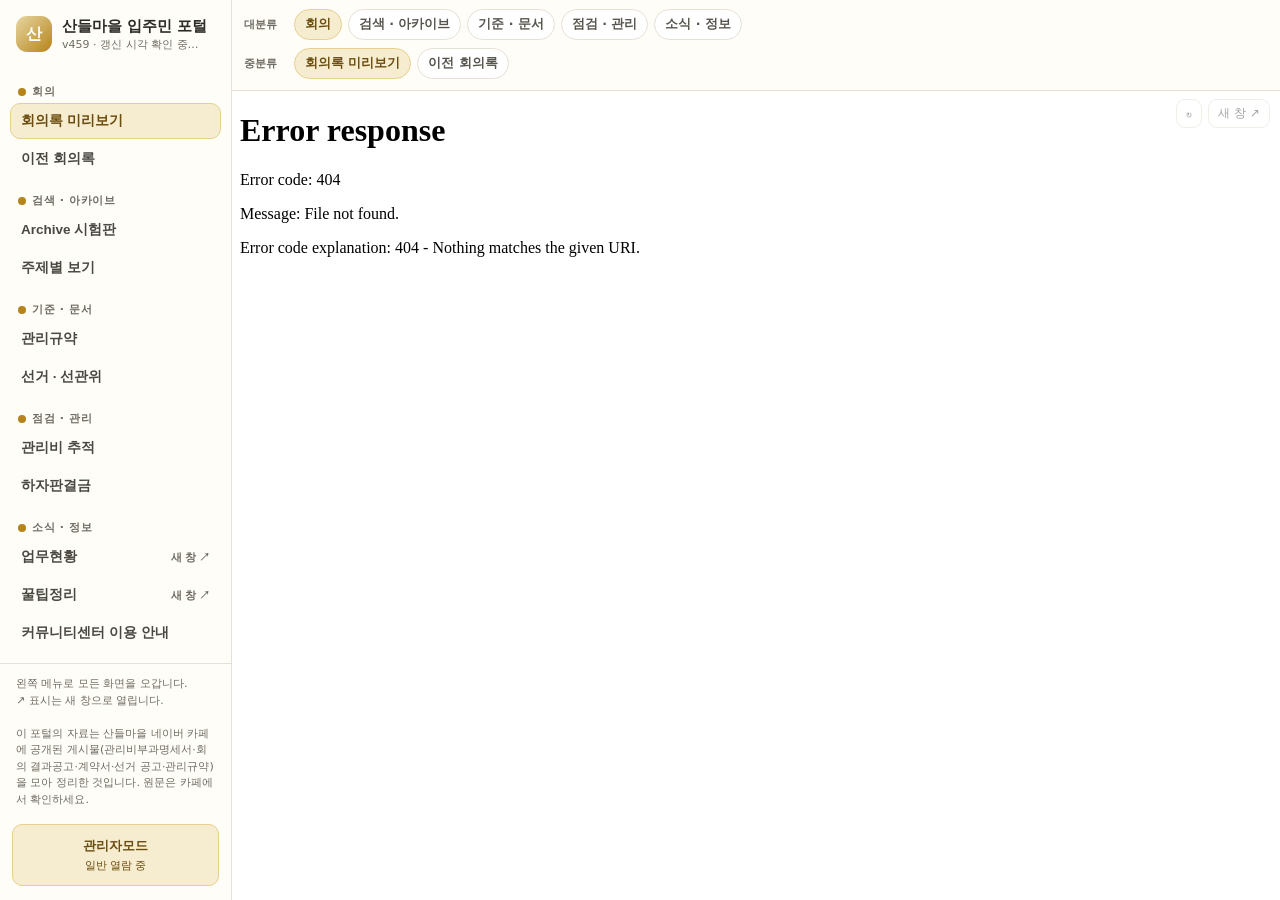
==== commit cc781d71: "portal: activate publication workflow and document verification" ====
--- a/index.html
+++ b/index.html
@@ -124,7 +124,7 @@
        내가 시각을 지어내 적는 바람에 15:40인데 16:44로 미래 시각이 적혀 있었다.
        이제 이 페이지가 배포된 파일의 Last-Modified 를 읽어 채운다 — 지어낼 수가 없다.
        v 번호만 손으로 올린다(커밋 순번이라 시각과 무관). -->
-  <div class="brand"><div class="logo">산</div><div><b>산들마을 입주민 포털</b><small><span id="verNo">v457</span> · <span id="verTime">갱신 시각 확인 중…</span></small></div></div>
+  <div class="brand"><div class="logo">산</div><div><b>산들마을 입주민 포털</b><small><span id="verNo">v459</span> · <span id="verTime">갱신 시각 확인 중…</span></small></div></div>
   <nav class="menu" id="menu"></nav>
   <div class="rail-foot">왼쪽 메뉴로 모든 화면을 오갑니다.<br>↗ 표시는 새 창으로 열립니다.<br><br>이 포털의 자료는 산들마을 네이버 카페에 공개된 게시물(관리비부과명세서·회의 결과공고·계약서·선거 공고·관리규약)을 모아 정리한 것입니다. 원문은 카페에서 확인하세요.</div>
   <button type="button" class="admin-entry" id="adminModeBtn">관리자모드<small id="accessRole">일반 열람 중</small></button>
@@ -178,7 +178,7 @@
 // 같은 호스트 기준 주소(배포: https://sandleapt.github.io, 로컬 점검: http://localhost:…)
 var BASE = (location.protocol === "http:" || location.protocol === "https:") ? location.origin : "https://sandleapt.github.io";
 var MIN = BASE + "/minutes/";
-var MINQ = "?embed=1&v=457"; // 회의록 iframe 캐시 키 — 포털 버전과 함께 갱신
+var MINQ = "?embed=1&v=459"; // 회의록 iframe 캐시 키 — 포털 버전과 함께 갱신
 var FEES = BASE + "/fees/?v=106";
 // 2026-09-03 재편(v341): 기존 화면·해시는 그대로 두고 탐색 목적에 따라 왼쪽 메뉴만 다시 묶는다.
 var GROUPS = [
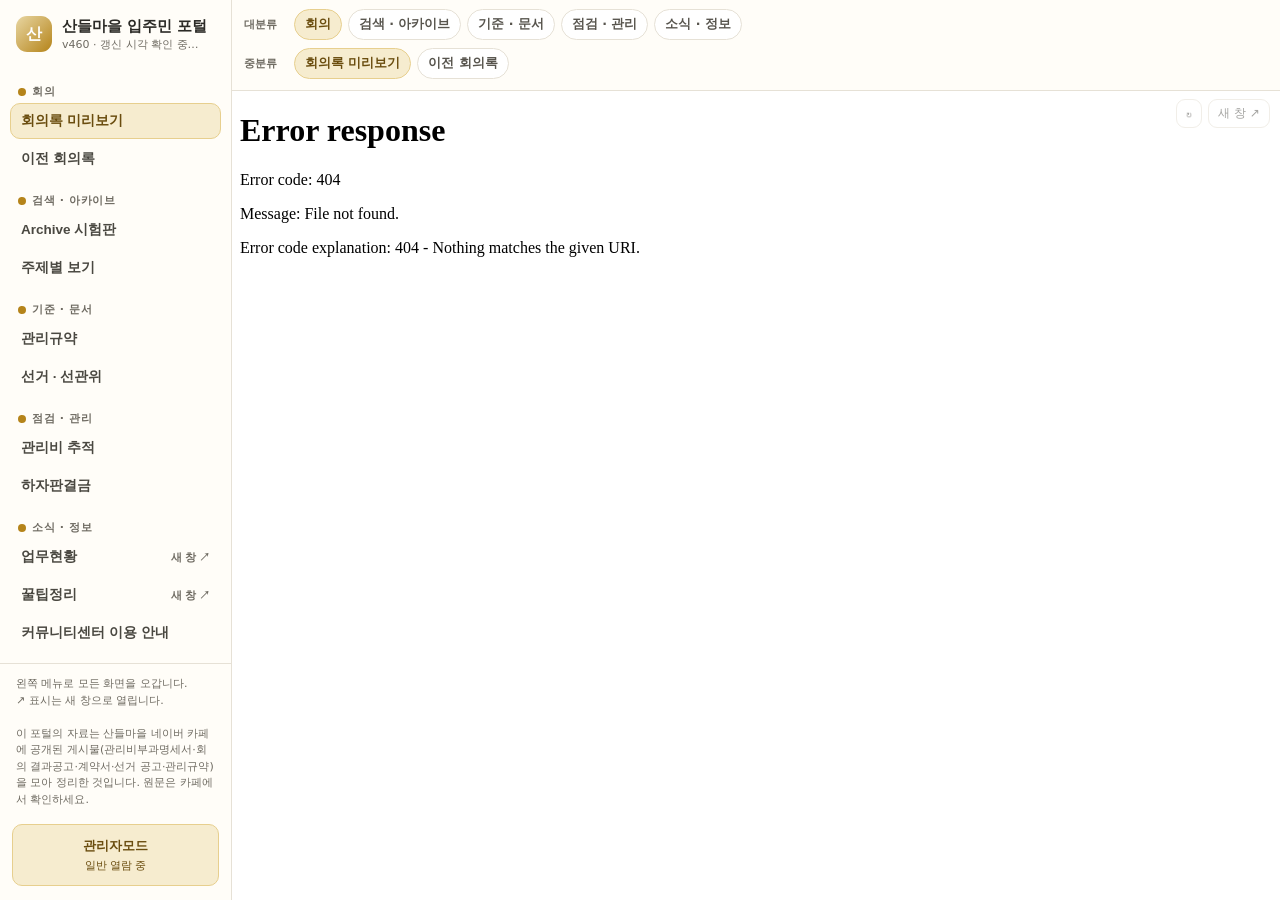
==== commit b3161d80: "Expose agenda-only writer role with public menu baseline" ====
--- a/index.html
+++ b/index.html
@@ -124,7 +124,7 @@
        내가 시각을 지어내 적는 바람에 15:40인데 16:44로 미래 시각이 적혀 있었다.
        이제 이 페이지가 배포된 파일의 Last-Modified 를 읽어 채운다 — 지어낼 수가 없다.
        v 번호만 손으로 올린다(커밋 순번이라 시각과 무관). -->
-  <div class="brand"><div class="logo">산</div><div><b>산들마을 입주민 포털</b><small><span id="verNo">v459</span> · <span id="verTime">갱신 시각 확인 중…</span></small></div></div>
+  <div class="brand"><div class="logo">산</div><div><b>산들마을 입주민 포털</b><small><span id="verNo">v460</span> · <span id="verTime">갱신 시각 확인 중…</span></small></div></div>
   <nav class="menu" id="menu"></nav>
   <div class="rail-foot">왼쪽 메뉴로 모든 화면을 오갑니다.<br>↗ 표시는 새 창으로 열립니다.<br><br>이 포털의 자료는 산들마을 네이버 카페에 공개된 게시물(관리비부과명세서·회의 결과공고·계약서·선거 공고·관리규약)을 모아 정리한 것입니다. 원문은 카페에서 확인하세요.</div>
   <button type="button" class="admin-entry" id="adminModeBtn">관리자모드<small id="accessRole">일반 열람 중</small></button>
@@ -153,14 +153,14 @@
 <dialog class="access-dialog" id="accessDialog" aria-labelledby="accessTitle">
   <form id="accessForm">
     <h2 id="accessTitle">관리자모드</h2>
-    <p>비밀번호에 따라 열람 또는 수정 권한이 적용됩니다. 권한을 바꾸면 열려 있던 화면이 다시 열리므로 작성 중인 내용은 먼저 저장해 주세요.</p>
+    <p>비밀번호에 따라 열람·안건 작성·수정 권한이 적용됩니다. 안건 작성자는 일반 메뉴와 안건·발언 입력만 이용할 수 있습니다. 권한을 바꾸기 전 작성 중인 내용은 먼저 저장해 주세요.</p>
     <label>비밀번호<input id="accessPassword" type="password" autocomplete="current-password" required></label>
     <label><input id="accessTrust" type="checkbox"> 이 기기에서 30일간 기억하기</label>
     <p id="accessMessage" role="status" aria-live="polite"></p>
     <div class="access-actions"><button type="button" id="accessLogout" hidden>권한 종료</button><button type="button" id="accessCancel">닫기</button><button type="submit" id="accessSubmit">확인</button></div>
   </form>
 </dialog>
-<script src="./portal/access.js?v=3"></script>
+<script src="./portal/access.js?v=4"></script>
 <script>
 // ── 버전 표기 규칙 (사용자 지시) ──────────────────────────────────────
 // 고칠 때마다 **v를 1 올리고, 옆의 시각을 `YYYY.MM.DD HH:MM:SS`로 함께 갱신한다.**
@@ -178,14 +178,14 @@
 // 같은 호스트 기준 주소(배포: https://sandleapt.github.io, 로컬 점검: http://localhost:…)
 var BASE = (location.protocol === "http:" || location.protocol === "https:") ? location.origin : "https://sandleapt.github.io";
 var MIN = BASE + "/minutes/";
-var MINQ = "?embed=1&v=459"; // 회의록 iframe 캐시 키 — 포털 버전과 함께 갱신
+var MINQ = "?embed=1&v=460"; // 회의록 iframe 캐시 키 — 포털 버전과 함께 갱신
 var FEES = BASE + "/fees/?v=106";
 // 2026-09-03 재편(v341): 기존 화면·해시는 그대로 두고 탐색 목적에 따라 왼쪽 메뉴만 다시 묶는다.
 var GROUPS = [
   { id: "minutes", title: "회의", cls: "", service: "minutes", items: [
     { id: "previewView", label: "회의록 미리보기", view: "previewView" },
     { id: "archiveView", label: "이전 회의록",     view: "archiveView" },
-    { id: "agendaView", label: "안건 · 발언", view: "agendaView", adminOnly: true, subgroup: "회의 관리", child: true },
+    { id: "agendaView", label: "안건 · 발언", view: "agendaView", agendaOnly: true, subgroup: "회의 관리", child: true },
     { id: "proposalView", label: "회의자료 작성", service: "proposal", url: BASE + "/agenda-proposal/?v=22", adminOnly: true, child: true },
     { id: "setupView",  label: "회의 설정",   view: "setupView",  adminOnly: true, child: true },
     { id: "repsView",   label: "동대표 명단", view: "repsView",   adminOnly: true, child: true }
@@ -270,10 +270,10 @@
 function canSeeItem(it) { return PortalAccess.allowed(it,portalRole); }
 function setPortalRole(role) {
   portalRole=role;
-  document.getElementById("accessRole").textContent=role==="edit"?"수정 권한 사용 중":role==="view"?"열람 권한 사용 중":"일반 열람 중";
+  document.getElementById("accessRole").textContent=role==="edit"?"수정 권한 사용 중":role==="view"?"열람 권한 사용 중":role==="writer"?"안건 작성 권한 사용 중":"일반 열람 중";
   document.getElementById("accessLogout").hidden=!role;
   var legend=document.getElementById("accessLegend");legend.hidden=!role;
-  legend.textContent=role==="edit"?"🔒 열람·수정 권한 전용 · 🔑 수정 권한 전용":"🔒 열람 권한이 있는 분께만 보이는 메뉴";
+  legend.textContent=role==="writer"?"일반 열람 + 안건·발언 입력":role==="edit"?"🔒 열람·수정 권한 전용 · 🔑 수정 권한 전용":"🔒 열람 권한이 있는 분께만 보이는 메뉴";
   // 권한이 바뀌면 이전 권한으로 열린 iframe도 폐기한다.
   Object.keys(frames).forEach(function(key){var pane=document.getElementById("pane-svc-"+key);if(pane)pane.remove();});
   frames={};ready={};pendingView=null;
@@ -333,8 +333,8 @@
   return out;
 }
 function permissionBadge(it) {
-  if(!it || (!it.adminOnly && !it.memberOnly))return "";
-  var label=it.adminOnly?"수정 권한 전용 메뉴":"열람·수정 권한이 있는 분께만 보이는 메뉴";
+  if(!it || (!it.adminOnly && !it.memberOnly && !it.agendaOnly))return "";
+  var label=it.agendaOnly?"안건 작성·수정 권한 메뉴":it.adminOnly?"수정 권한 전용 메뉴":"열람·수정 권한이 있는 분께만 보이는 메뉴";
   return '<span class="permission-badge" role="img" aria-label="'+label+'" title="'+label+'">'+(it.adminOnly?'🔑':'🔒')+'</span>';
 }
 function buttonFor(label, active, cls, onclick, disabled, item) {
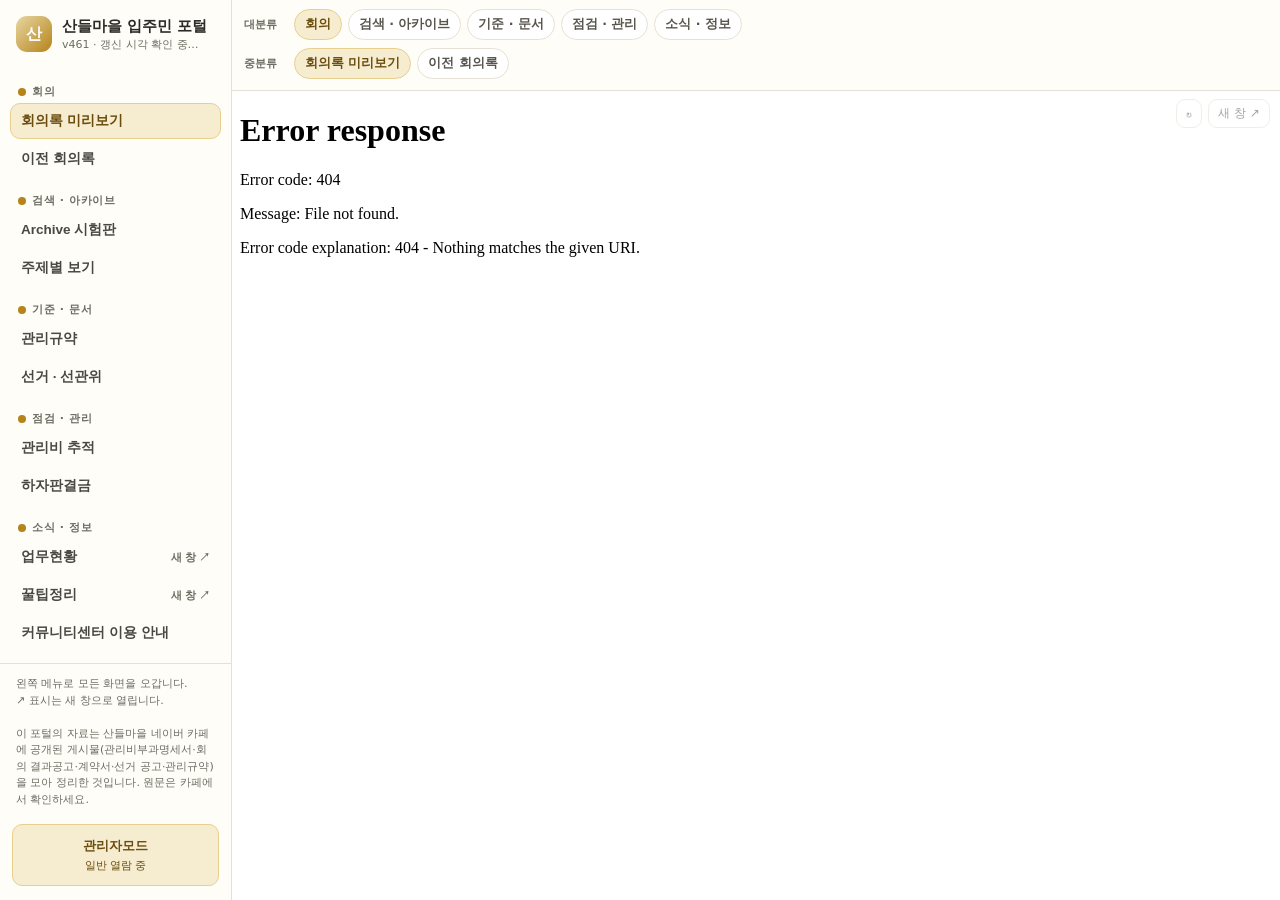
==== commit 4cc41a9a: "Align writer role asset cache versions and fail closed" ====
--- a/index.html
+++ b/index.html
@@ -124,7 +124,7 @@
        내가 시각을 지어내 적는 바람에 15:40인데 16:44로 미래 시각이 적혀 있었다.
        이제 이 페이지가 배포된 파일의 Last-Modified 를 읽어 채운다 — 지어낼 수가 없다.
        v 번호만 손으로 올린다(커밋 순번이라 시각과 무관). -->
-  <div class="brand"><div class="logo">산</div><div><b>산들마을 입주민 포털</b><small><span id="verNo">v460</span> · <span id="verTime">갱신 시각 확인 중…</span></small></div></div>
+  <div class="brand"><div class="logo">산</div><div><b>산들마을 입주민 포털</b><small><span id="verNo">v461</span> · <span id="verTime">갱신 시각 확인 중…</span></small></div></div>
   <nav class="menu" id="menu"></nav>
   <div class="rail-foot">왼쪽 메뉴로 모든 화면을 오갑니다.<br>↗ 표시는 새 창으로 열립니다.<br><br>이 포털의 자료는 산들마을 네이버 카페에 공개된 게시물(관리비부과명세서·회의 결과공고·계약서·선거 공고·관리규약)을 모아 정리한 것입니다. 원문은 카페에서 확인하세요.</div>
   <button type="button" class="admin-entry" id="adminModeBtn">관리자모드<small id="accessRole">일반 열람 중</small></button>
@@ -160,7 +160,7 @@
     <div class="access-actions"><button type="button" id="accessLogout" hidden>권한 종료</button><button type="button" id="accessCancel">닫기</button><button type="submit" id="accessSubmit">확인</button></div>
   </form>
 </dialog>
-<script src="./portal/access.js?v=4"></script>
+<script src="./portal/access.js?v=461"></script>
 <script>
 // ── 버전 표기 규칙 (사용자 지시) ──────────────────────────────────────
 // 고칠 때마다 **v를 1 올리고, 옆의 시각을 `YYYY.MM.DD HH:MM:SS`로 함께 갱신한다.**
@@ -178,7 +178,7 @@
 // 같은 호스트 기준 주소(배포: https://sandleapt.github.io, 로컬 점검: http://localhost:…)
 var BASE = (location.protocol === "http:" || location.protocol === "https:") ? location.origin : "https://sandleapt.github.io";
 var MIN = BASE + "/minutes/";
-var MINQ = "?embed=1&v=460"; // 회의록 iframe 캐시 키 — 포털 버전과 함께 갱신
+var MINQ = "?embed=1&v=461"; // 회의록 iframe 캐시 키 — 포털 버전과 함께 갱신
 var FEES = BASE + "/fees/?v=106";
 // 2026-09-03 재편(v341): 기존 화면·해시는 그대로 두고 탐색 목적에 따라 왼쪽 메뉴만 다시 묶는다.
 var GROUPS = [
@@ -267,7 +267,7 @@
 })();
 
 var portalRole="";
-function canSeeItem(it) { return PortalAccess.allowed(it,portalRole); }
+function canSeeItem(it) { return !!it&&(!it.agendaOnly||portalRole==='writer'||portalRole==='edit')&&PortalAccess.allowed(it,portalRole); }
 function setPortalRole(role) {
   portalRole=role;
   document.getElementById("accessRole").textContent=role==="edit"?"수정 권한 사용 중":role==="view"?"열람 권한 사용 중":role==="writer"?"안건 작성 권한 사용 중":"일반 열람 중";
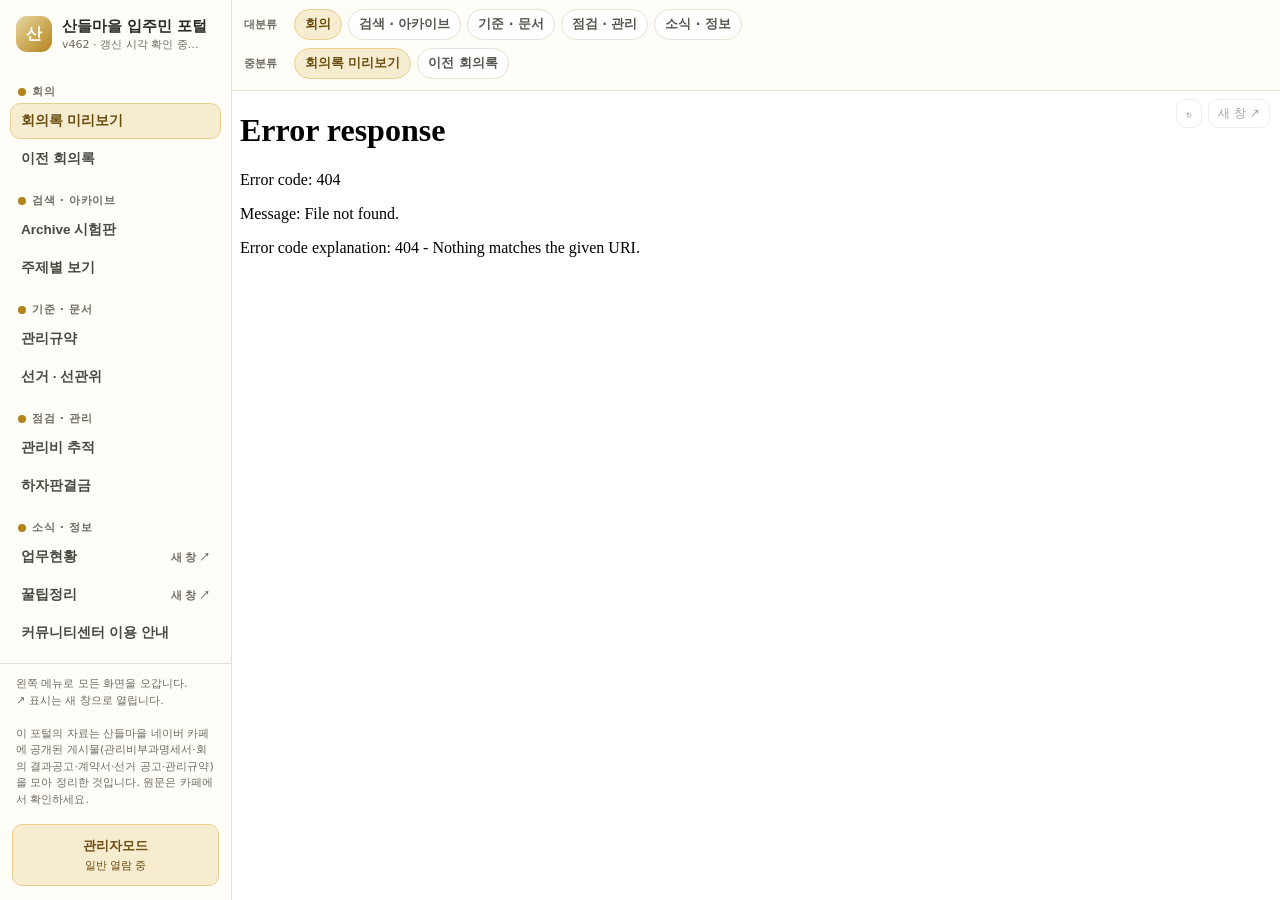
==== commit 6f22b287: "Prepare portal cache for writer meeting registration" ====
--- a/index.html
+++ b/index.html
@@ -124,7 +124,7 @@
        내가 시각을 지어내 적는 바람에 15:40인데 16:44로 미래 시각이 적혀 있었다.
        이제 이 페이지가 배포된 파일의 Last-Modified 를 읽어 채운다 — 지어낼 수가 없다.
        v 번호만 손으로 올린다(커밋 순번이라 시각과 무관). -->
-  <div class="brand"><div class="logo">산</div><div><b>산들마을 입주민 포털</b><small><span id="verNo">v461</span> · <span id="verTime">갱신 시각 확인 중…</span></small></div></div>
+  <div class="brand"><div class="logo">산</div><div><b>산들마을 입주민 포털</b><small><span id="verNo">v462</span> · <span id="verTime">갱신 시각 확인 중…</span></small></div></div>
   <nav class="menu" id="menu"></nav>
   <div class="rail-foot">왼쪽 메뉴로 모든 화면을 오갑니다.<br>↗ 표시는 새 창으로 열립니다.<br><br>이 포털의 자료는 산들마을 네이버 카페에 공개된 게시물(관리비부과명세서·회의 결과공고·계약서·선거 공고·관리규약)을 모아 정리한 것입니다. 원문은 카페에서 확인하세요.</div>
   <button type="button" class="admin-entry" id="adminModeBtn">관리자모드<small id="accessRole">일반 열람 중</small></button>
@@ -153,14 +153,14 @@
 <dialog class="access-dialog" id="accessDialog" aria-labelledby="accessTitle">
   <form id="accessForm">
     <h2 id="accessTitle">관리자모드</h2>
-    <p>비밀번호에 따라 열람·안건 작성·수정 권한이 적용됩니다. 안건 작성자는 일반 메뉴와 안건·발언 입력만 이용할 수 있습니다. 권한을 바꾸기 전 작성 중인 내용은 먼저 저장해 주세요.</p>
+    <p>비밀번호에 따라 열람·안건 작성·수정 권한이 적용됩니다. 회의 작성자는 일반 메뉴와 새 회의 등록·안건·발언 입력을 이용할 수 있습니다. 권한을 바꾸기 전 작성 중인 내용은 먼저 저장해 주세요.</p>
     <label>비밀번호<input id="accessPassword" type="password" autocomplete="current-password" required></label>
     <label><input id="accessTrust" type="checkbox"> 이 기기에서 30일간 기억하기</label>
     <p id="accessMessage" role="status" aria-live="polite"></p>
     <div class="access-actions"><button type="button" id="accessLogout" hidden>권한 종료</button><button type="button" id="accessCancel">닫기</button><button type="submit" id="accessSubmit">확인</button></div>
   </form>
 </dialog>
-<script src="./portal/access.js?v=461"></script>
+<script src="./portal/access.js?v=462"></script>
 <script>
 // ── 버전 표기 규칙 (사용자 지시) ──────────────────────────────────────
 // 고칠 때마다 **v를 1 올리고, 옆의 시각을 `YYYY.MM.DD HH:MM:SS`로 함께 갱신한다.**
@@ -178,7 +178,7 @@
 // 같은 호스트 기준 주소(배포: https://sandleapt.github.io, 로컬 점검: http://localhost:…)
 var BASE = (location.protocol === "http:" || location.protocol === "https:") ? location.origin : "https://sandleapt.github.io";
 var MIN = BASE + "/minutes/";
-var MINQ = "?embed=1&v=461"; // 회의록 iframe 캐시 키 — 포털 버전과 함께 갱신
+var MINQ = "?embed=1&v=462"; // 회의록 iframe 캐시 키 — 포털 버전과 함께 갱신
 var FEES = BASE + "/fees/?v=106";
 // 2026-09-03 재편(v341): 기존 화면·해시는 그대로 두고 탐색 목적에 따라 왼쪽 메뉴만 다시 묶는다.
 var GROUPS = [
@@ -270,10 +270,10 @@
 function canSeeItem(it) { return !!it&&(!it.agendaOnly||portalRole==='writer'||portalRole==='edit')&&PortalAccess.allowed(it,portalRole); }
 function setPortalRole(role) {
   portalRole=role;
-  document.getElementById("accessRole").textContent=role==="edit"?"수정 권한 사용 중":role==="view"?"열람 권한 사용 중":role==="writer"?"안건 작성 권한 사용 중":"일반 열람 중";
+  document.getElementById("accessRole").textContent=role==="edit"?"수정 권한 사용 중":role==="view"?"열람 권한 사용 중":role==="writer"?"회의 작성 권한 사용 중":"일반 열람 중";
   document.getElementById("accessLogout").hidden=!role;
   var legend=document.getElementById("accessLegend");legend.hidden=!role;
-  legend.textContent=role==="writer"?"일반 열람 + 안건·발언 입력":role==="edit"?"🔒 열람·수정 권한 전용 · 🔑 수정 권한 전용":"🔒 열람 권한이 있는 분께만 보이는 메뉴";
+  legend.textContent=role==="writer"?"일반 열람 + 새 회의 등록·안건 입력":role==="edit"?"🔒 열람·수정 권한 전용 · 🔑 수정 권한 전용":"🔒 열람 권한이 있는 분께만 보이는 메뉴";
   // 권한이 바뀌면 이전 권한으로 열린 iframe도 폐기한다.
   Object.keys(frames).forEach(function(key){var pane=document.getElementById("pane-svc-"+key);if(pane)pane.remove();});
   frames={};ready={};pendingView=null;
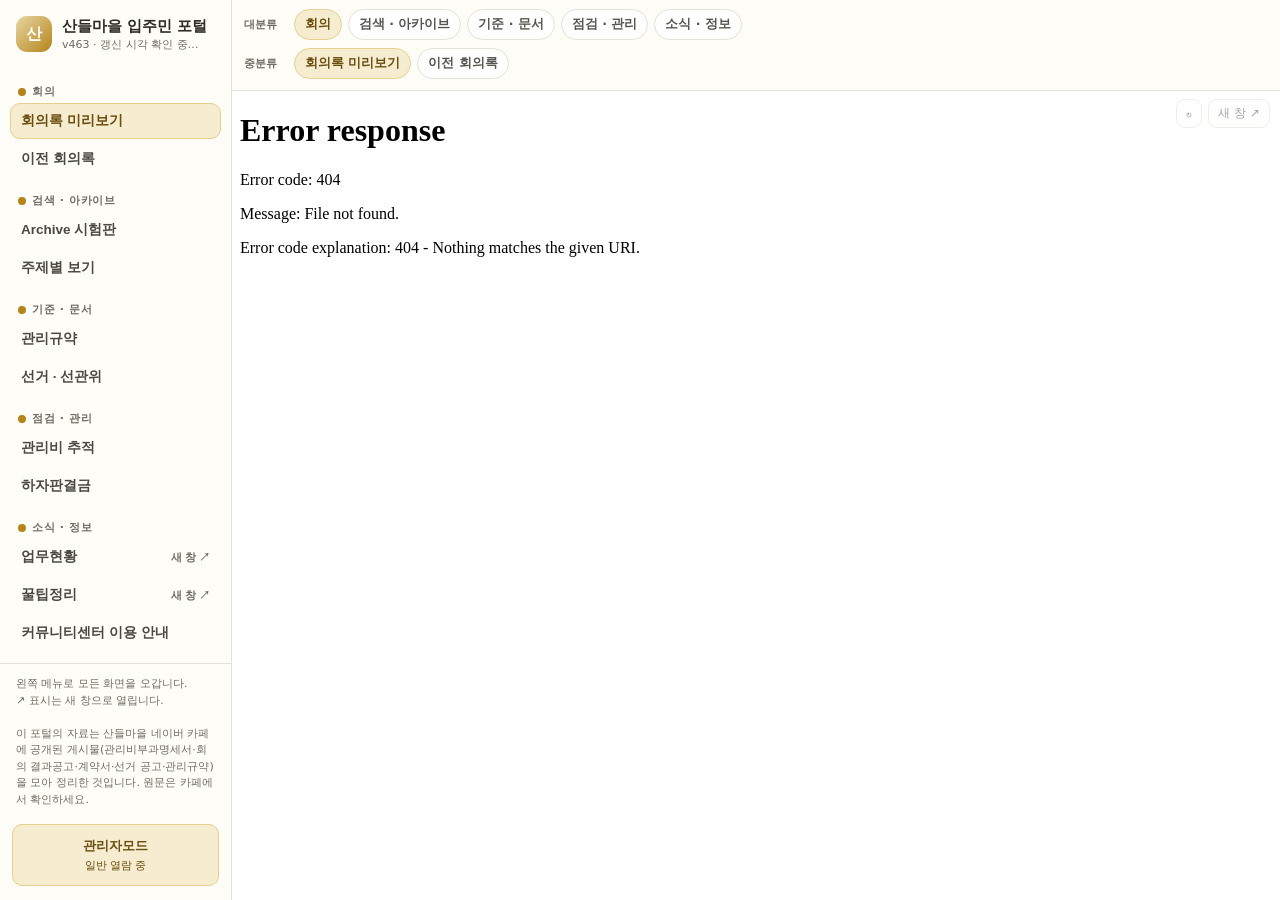
==== commit a1fbfb20: "Refresh portal cache for 24-hour meeting time input" ====
--- a/index.html
+++ b/index.html
@@ -124,7 +124,7 @@
        내가 시각을 지어내 적는 바람에 15:40인데 16:44로 미래 시각이 적혀 있었다.
        이제 이 페이지가 배포된 파일의 Last-Modified 를 읽어 채운다 — 지어낼 수가 없다.
        v 번호만 손으로 올린다(커밋 순번이라 시각과 무관). -->
-  <div class="brand"><div class="logo">산</div><div><b>산들마을 입주민 포털</b><small><span id="verNo">v462</span> · <span id="verTime">갱신 시각 확인 중…</span></small></div></div>
+  <div class="brand"><div class="logo">산</div><div><b>산들마을 입주민 포털</b><small><span id="verNo">v463</span> · <span id="verTime">갱신 시각 확인 중…</span></small></div></div>
   <nav class="menu" id="menu"></nav>
   <div class="rail-foot">왼쪽 메뉴로 모든 화면을 오갑니다.<br>↗ 표시는 새 창으로 열립니다.<br><br>이 포털의 자료는 산들마을 네이버 카페에 공개된 게시물(관리비부과명세서·회의 결과공고·계약서·선거 공고·관리규약)을 모아 정리한 것입니다. 원문은 카페에서 확인하세요.</div>
   <button type="button" class="admin-entry" id="adminModeBtn">관리자모드<small id="accessRole">일반 열람 중</small></button>
@@ -160,7 +160,7 @@
     <div class="access-actions"><button type="button" id="accessLogout" hidden>권한 종료</button><button type="button" id="accessCancel">닫기</button><button type="submit" id="accessSubmit">확인</button></div>
   </form>
 </dialog>
-<script src="./portal/access.js?v=462"></script>
+<script src="./portal/access.js?v=463"></script>
 <script>
 // ── 버전 표기 규칙 (사용자 지시) ──────────────────────────────────────
 // 고칠 때마다 **v를 1 올리고, 옆의 시각을 `YYYY.MM.DD HH:MM:SS`로 함께 갱신한다.**
@@ -178,7 +178,7 @@
 // 같은 호스트 기준 주소(배포: https://sandleapt.github.io, 로컬 점검: http://localhost:…)
 var BASE = (location.protocol === "http:" || location.protocol === "https:") ? location.origin : "https://sandleapt.github.io";
 var MIN = BASE + "/minutes/";
-var MINQ = "?embed=1&v=462"; // 회의록 iframe 캐시 키 — 포털 버전과 함께 갱신
+var MINQ = "?embed=1&v=463"; // 회의록 iframe 캐시 키 — 포털 버전과 함께 갱신
 var FEES = BASE + "/fees/?v=106";
 // 2026-09-03 재편(v341): 기존 화면·해시는 그대로 두고 탐색 목적에 따라 왼쪽 메뉴만 다시 묶는다.
 var GROUPS = [
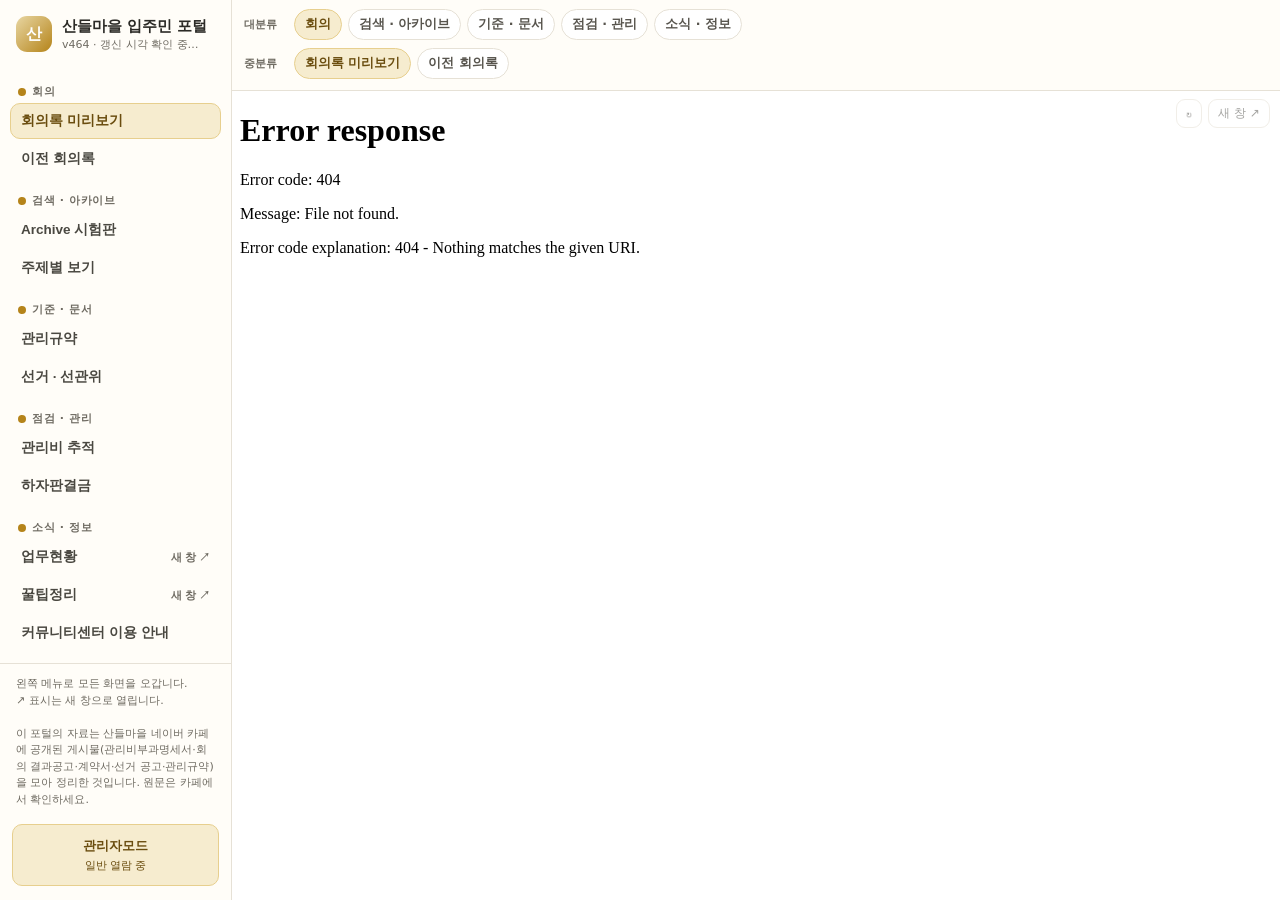
==== commit 2a190ef9: "Open writer materials and settings with isolated author storage" ====
--- a/index.html
+++ b/index.html
@@ -124,7 +124,7 @@
        내가 시각을 지어내 적는 바람에 15:40인데 16:44로 미래 시각이 적혀 있었다.
        이제 이 페이지가 배포된 파일의 Last-Modified 를 읽어 채운다 — 지어낼 수가 없다.
        v 번호만 손으로 올린다(커밋 순번이라 시각과 무관). -->
-  <div class="brand"><div class="logo">산</div><div><b>산들마을 입주민 포털</b><small><span id="verNo">v463</span> · <span id="verTime">갱신 시각 확인 중…</span></small></div></div>
+  <div class="brand"><div class="logo">산</div><div><b>산들마을 입주민 포털</b><small><span id="verNo">v464</span> · <span id="verTime">갱신 시각 확인 중…</span></small></div></div>
   <nav class="menu" id="menu"></nav>
   <div class="rail-foot">왼쪽 메뉴로 모든 화면을 오갑니다.<br>↗ 표시는 새 창으로 열립니다.<br><br>이 포털의 자료는 산들마을 네이버 카페에 공개된 게시물(관리비부과명세서·회의 결과공고·계약서·선거 공고·관리규약)을 모아 정리한 것입니다. 원문은 카페에서 확인하세요.</div>
   <button type="button" class="admin-entry" id="adminModeBtn">관리자모드<small id="accessRole">일반 열람 중</small></button>
@@ -160,7 +160,7 @@
     <div class="access-actions"><button type="button" id="accessLogout" hidden>권한 종료</button><button type="button" id="accessCancel">닫기</button><button type="submit" id="accessSubmit">확인</button></div>
   </form>
 </dialog>
-<script src="./portal/access.js?v=463"></script>
+<script src="./portal/access.js?v=464"></script>
 <script>
 // ── 버전 표기 규칙 (사용자 지시) ──────────────────────────────────────
 // 고칠 때마다 **v를 1 올리고, 옆의 시각을 `YYYY.MM.DD HH:MM:SS`로 함께 갱신한다.**
@@ -178,16 +178,16 @@
 // 같은 호스트 기준 주소(배포: https://sandleapt.github.io, 로컬 점검: http://localhost:…)
 var BASE = (location.protocol === "http:" || location.protocol === "https:") ? location.origin : "https://sandleapt.github.io";
 var MIN = BASE + "/minutes/";
-var MINQ = "?embed=1&v=463"; // 회의록 iframe 캐시 키 — 포털 버전과 함께 갱신
+var MINQ = "?embed=1&v=464"; // 회의록 iframe 캐시 키 — 포털 버전과 함께 갱신
 var FEES = BASE + "/fees/?v=106";
 // 2026-09-03 재편(v341): 기존 화면·해시는 그대로 두고 탐색 목적에 따라 왼쪽 메뉴만 다시 묶는다.
 var GROUPS = [
   { id: "minutes", title: "회의", cls: "", service: "minutes", items: [
     { id: "previewView", label: "회의록 미리보기", view: "previewView" },
     { id: "archiveView", label: "이전 회의록",     view: "archiveView" },
-    { id: "agendaView", label: "안건 · 발언", view: "agendaView", agendaOnly: true, subgroup: "회의 관리", child: true },
-    { id: "proposalView", label: "회의자료 작성", service: "proposal", url: BASE + "/agenda-proposal/?v=22", adminOnly: true, child: true },
-    { id: "setupView",  label: "회의 설정",   view: "setupView",  adminOnly: true, child: true },
+    { id: "agendaView", label: "안건 · 발언", view: "agendaView", adminOnly: true, subgroup: "회의 관리", child: true },
+    { id: "proposalView", label: "회의자료 작성", service: "proposal", url: BASE + "/agenda-proposal/?v=24", writerEdit: true, child: true },
+    { id: "setupView",  label: "회의 설정",   view: "setupView",  writerEdit: true, child: true },
     { id: "repsView",   label: "동대표 명단", view: "repsView",   adminOnly: true, child: true }
   ]},
   { id: "archive", title: "검색 · 아카이브", cls: "", items: [
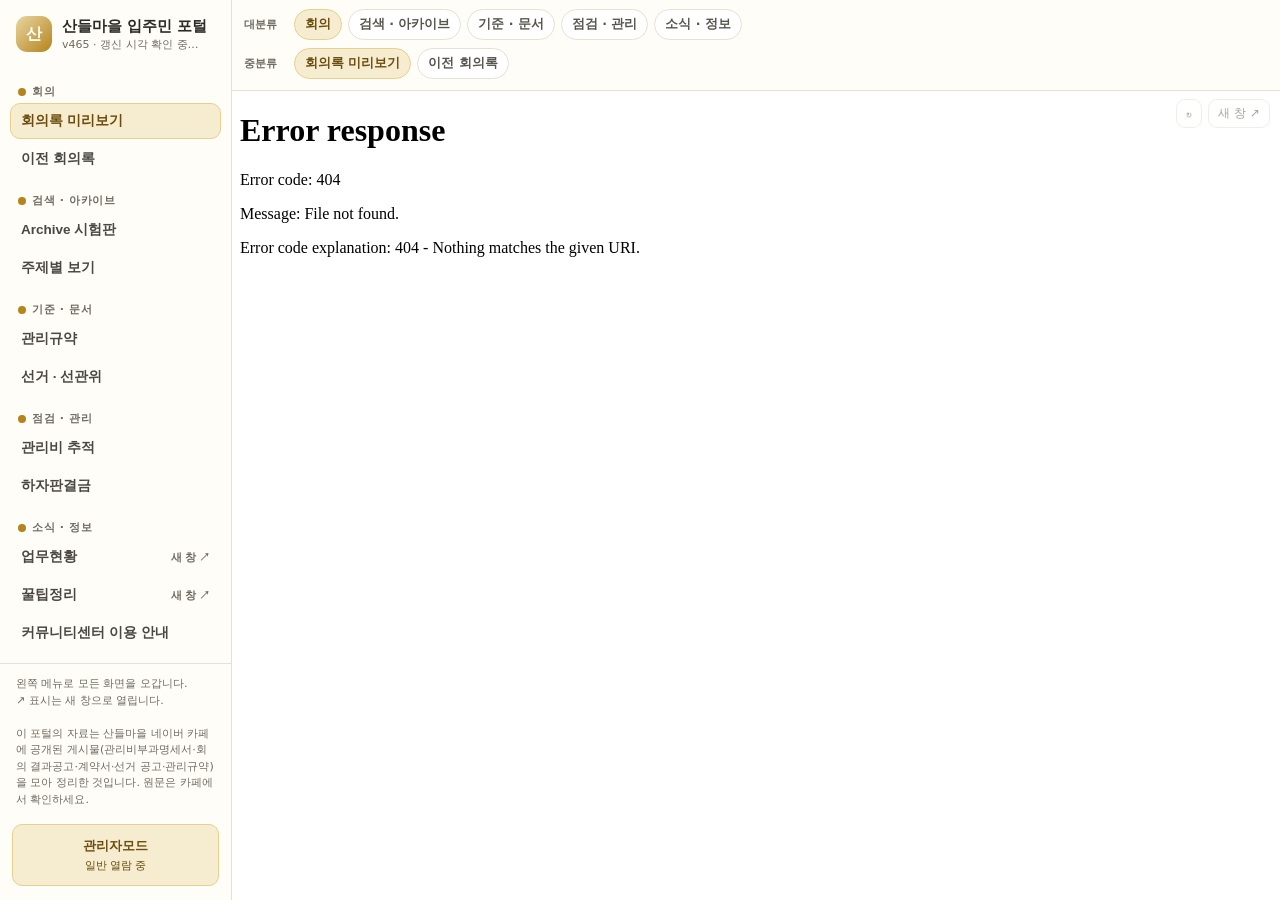
==== commit dd5918af: "Correct writer menus to agendas and meeting settings" ====
--- a/index.html
+++ b/index.html
@@ -124,7 +124,7 @@
        내가 시각을 지어내 적는 바람에 15:40인데 16:44로 미래 시각이 적혀 있었다.
        이제 이 페이지가 배포된 파일의 Last-Modified 를 읽어 채운다 — 지어낼 수가 없다.
        v 번호만 손으로 올린다(커밋 순번이라 시각과 무관). -->
-  <div class="brand"><div class="logo">산</div><div><b>산들마을 입주민 포털</b><small><span id="verNo">v464</span> · <span id="verTime">갱신 시각 확인 중…</span></small></div></div>
+  <div class="brand"><div class="logo">산</div><div><b>산들마을 입주민 포털</b><small><span id="verNo">v465</span> · <span id="verTime">갱신 시각 확인 중…</span></small></div></div>
   <nav class="menu" id="menu"></nav>
   <div class="rail-foot">왼쪽 메뉴로 모든 화면을 오갑니다.<br>↗ 표시는 새 창으로 열립니다.<br><br>이 포털의 자료는 산들마을 네이버 카페에 공개된 게시물(관리비부과명세서·회의 결과공고·계약서·선거 공고·관리규약)을 모아 정리한 것입니다. 원문은 카페에서 확인하세요.</div>
   <button type="button" class="admin-entry" id="adminModeBtn">관리자모드<small id="accessRole">일반 열람 중</small></button>
@@ -160,7 +160,7 @@
     <div class="access-actions"><button type="button" id="accessLogout" hidden>권한 종료</button><button type="button" id="accessCancel">닫기</button><button type="submit" id="accessSubmit">확인</button></div>
   </form>
 </dialog>
-<script src="./portal/access.js?v=464"></script>
+<script src="./portal/access.js?v=465"></script>
 <script>
 // ── 버전 표기 규칙 (사용자 지시) ──────────────────────────────────────
 // 고칠 때마다 **v를 1 올리고, 옆의 시각을 `YYYY.MM.DD HH:MM:SS`로 함께 갱신한다.**
@@ -178,15 +178,15 @@
 // 같은 호스트 기준 주소(배포: https://sandleapt.github.io, 로컬 점검: http://localhost:…)
 var BASE = (location.protocol === "http:" || location.protocol === "https:") ? location.origin : "https://sandleapt.github.io";
 var MIN = BASE + "/minutes/";
-var MINQ = "?embed=1&v=464"; // 회의록 iframe 캐시 키 — 포털 버전과 함께 갱신
+var MINQ = "?embed=1&v=465"; // 회의록 iframe 캐시 키 — 포털 버전과 함께 갱신
 var FEES = BASE + "/fees/?v=106";
 // 2026-09-03 재편(v341): 기존 화면·해시는 그대로 두고 탐색 목적에 따라 왼쪽 메뉴만 다시 묶는다.
 var GROUPS = [
   { id: "minutes", title: "회의", cls: "", service: "minutes", items: [
     { id: "previewView", label: "회의록 미리보기", view: "previewView" },
     { id: "archiveView", label: "이전 회의록",     view: "archiveView" },
-    { id: "agendaView", label: "안건 · 발언", view: "agendaView", adminOnly: true, subgroup: "회의 관리", child: true },
-    { id: "proposalView", label: "회의자료 작성", service: "proposal", url: BASE + "/agenda-proposal/?v=24", writerEdit: true, child: true },
+    { id: "agendaView", label: "안건 · 발언", view: "agendaView", writerEdit: true, subgroup: "회의 관리", child: true },
+    { id: "proposalView", label: "회의자료 작성", service: "proposal", url: BASE + "/agenda-proposal/?v=22", adminOnly: true, child: true },
     { id: "setupView",  label: "회의 설정",   view: "setupView",  writerEdit: true, child: true },
     { id: "repsView",   label: "동대표 명단", view: "repsView",   adminOnly: true, child: true }
   ]},
